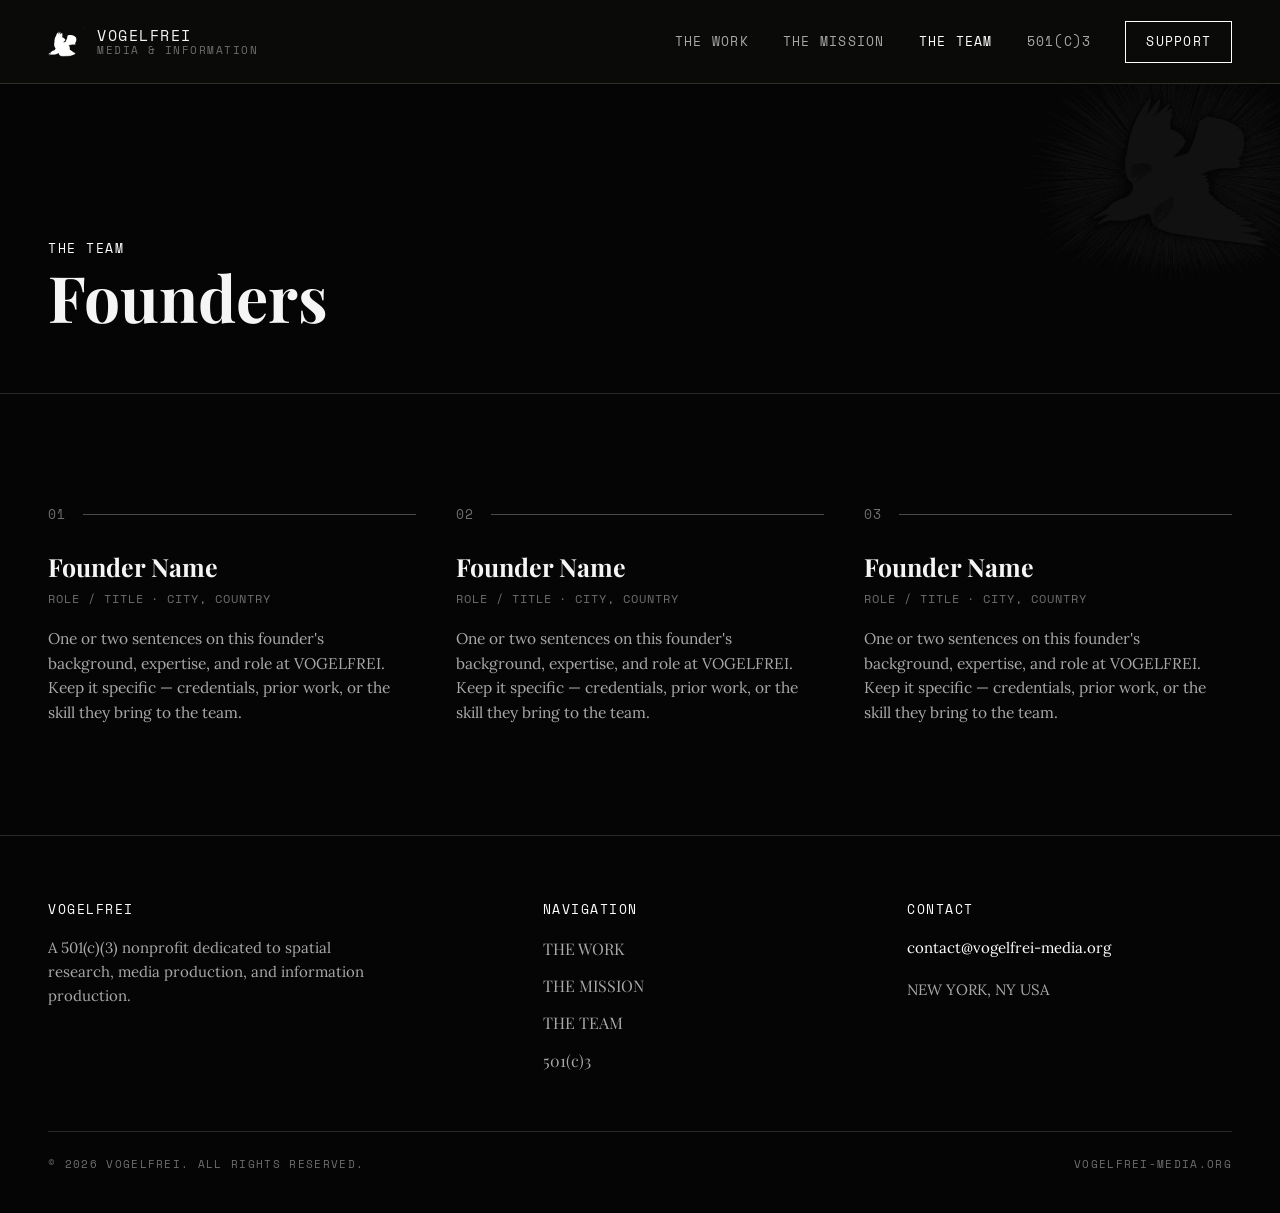
==== founders.html @ e24f5b24 "Add files via upload" ====
<!DOCTYPE html>
<html lang="en">
<head>
<meta charset="UTF-8">
<meta name="viewport" content="width=device-width, initial-scale=1.0">
<title>The Team — VOGELFREI Media &amp; Information</title>
<meta name="description" content="Meet the team behind VOGELFREI.">
<link rel="icon" type="image/png" href="assets/favicon-32.png">
<link rel="preconnect" href="https://fonts.googleapis.com">
<link href="https://fonts.googleapis.com/css2?family=Playfair+Display:ital,wght@0,500;0,700;1,500;1,600&family=Lora:ital,wght@0,400;0,500;1,400&family=Space+Mono:wght@400;700&display=swap" rel="stylesheet">
<link rel="stylesheet" href="styles.css">
</head>
<body>

<header class="site-header">
  <div class="wrap">
    <a href="index.html" class="brand">
      <img src="assets/logo-mark-white.png" alt="VOGELFREI bird mark">
      <span class="brand-text">
        <span class="name">VOGELFREI</span>
        <span class="eyebrow">MEDIA &amp; INFORMATION</span>
      </span>
    </a>
    <nav class="nav-links">
      <a href="what-who-why.html">THE WORK</a>
      <a href="index.html#ongoing-work">THE MISSION</a>
      <a href="founders.html" class="active">THE TEAM</a>
      <a href="nonprofit-status.html">501(c)3</a>
      <a href="nonprofit-status.html#donate" class="nav-cta">Support</a>
    </nav>
    <button class="nav-toggle" aria-label="Open menu" aria-expanded="false">
      <svg viewBox="0 0 24 24" fill="none" stroke="currentColor" stroke-width="2"><line x1="3" y1="6" x2="21" y2="6"/><line x1="3" y1="12" x2="21" y2="12"/><line x1="3" y1="18" x2="21" y2="18"/></svg>
    </button>
  </div>
</header>

<div class="page-header">
  <img class="page-header-watermark" src="assets/logo-etching-transparent.png" alt="">
  <div class="wrap">
    <div>
      <span class="label">THE TEAM</span>
      <h1>Founders</h1>
    </div>
  </div>
</div>

<!-- =========================== FOUNDER CARDS =========================== -->
<!-- EDIT: Each .founder-card below is one person. No photo is used — each
     card leads with a rule + number instead. Just edit the name, role/location,
     and bio paragraph. -->
<section>
  <div class="wrap">
    <div class="founder-grid">

      <div class="founder-card reveal">
        <div class="founder-mark">
          <span class="index">01</span>
          <span class="rule"></span>
        </div>
        <h3>Founder Name</h3>
        <span class="role">ROLE / TITLE &middot; CITY, COUNTRY</span>
        <p class="bio">One or two sentences on this founder's background, expertise, and role at VOGELFREI. Keep it specific — credentials, prior work, or the skill they bring to the team.</p>
      </div>

      <div class="founder-card reveal">
        <div class="founder-mark">
          <span class="index">02</span>
          <span class="rule"></span>
        </div>
        <h3>Founder Name</h3>
        <span class="role">ROLE / TITLE &middot; CITY, COUNTRY</span>
        <p class="bio">One or two sentences on this founder's background, expertise, and role at VOGELFREI. Keep it specific — credentials, prior work, or the skill they bring to the team.</p>
      </div>

      <div class="founder-card reveal">
        <div class="founder-mark">
          <span class="index">03</span>
          <span class="rule"></span>
        </div>
        <h3>Founder Name</h3>
        <span class="role">ROLE / TITLE &middot; CITY, COUNTRY</span>
        <p class="bio">One or two sentences on this founder's background, expertise, and role at VOGELFREI. Keep it specific — credentials, prior work, or the skill they bring to the team.</p>
      </div>

    </div>
  </div>
</section>

<footer class="site-footer">
  <div class="wrap">
    <div class="footer-grid">
      <div>
        <span class="label">VOGELFREI</span>
        <p>A 501(c)(3) nonprofit dedicated to spatial research, media production, and information production.</p>
      </div>
      <div>
        <span class="label">NAVIGATION</span>
        <ul class="footer-links">
          <li><a href="what-who-why.html">THE WORK</a></li>
          <li><a href="index.html#ongoing-work">THE MISSION</a></li>
          <li><a href="founders.html">THE TEAM</a></li>
          <li><a href="nonprofit-status.html">501(c)3</a></li>
        </ul>
      </div>
      <div class="footer-contact">
        <span class="label">CONTACT</span>
        <p><a href="mailto:contact@vogelfrei-media.org">contact@vogelfrei-media.org</a></p>
        <p>NEW YORK, NY USA</p>
      </div>
    </div>
    <div class="footer-bottom">
      <span class="label-muted">&copy; 2026 VOGELFREI. ALL RIGHTS RESERVED.</span>
      <span class="label-muted">VOGELFREI-MEDIA.ORG</span>
    </div>
  </div>
</footer>

<script src="script.js"></script>
</body>
</html>
---- styles.css ----
/* ==========================================================================
   VOGELFREI — Shared Stylesheet
   Edit the CSS custom properties below to change colors/fonts sitewide.
   ========================================================================== */

:root {
  /* ---- Colors (edit these to reskin the whole site) ---- */
  --color-bg: #050505;
  --color-bg-raised: #111111;
  --color-bg-raised-2: #191919;
  --color-text: #f5f5f5;
  --color-text-muted: #a8a8a8;
  --color-text-faint: #6e6e6e;
  --color-accent: #ffffff;
  --color-accent-bright: #ffffff;
  --color-border: rgba(255, 255, 255, 0.14);
  --color-border-strong: rgba(255, 255, 255, 0.28);

  /* ---- Type ---- */
  --font-display: 'Playfair Display', Georgia, 'Times New Roman', serif;
  --font-body: 'Lora', Georgia, serif;
  --font-label: 'Space Mono', 'Courier New', monospace;

  /* ---- Layout ---- */
  --max-width: 1320px;
  --gutter: 48px;
  --nav-height: 84px;
}

@media (max-width: 720px) {
  :root {
    --gutter: 24px;
    --nav-height: 68px;
  }
}

* {
  box-sizing: border-box;
}

html {
  scroll-behavior: smooth;
}

body {
  margin: 0;
  background: var(--color-bg);
  color: var(--color-text);
  font-family: var(--font-body);
  font-size: 17px;
  line-height: 1.6;
  -webkit-font-smoothing: antialiased;
}

img {
  max-width: 100%;
  display: block;
}

a {
  color: inherit;
  text-decoration: none;
}

.wrap {
  max-width: var(--max-width);
  margin: 0 auto;
  padding: 0 var(--gutter);
}

.label {
  font-family: var(--font-label);
  text-transform: uppercase;
  letter-spacing: 0.12em;
  font-size: 12.5px;
  color: var(--color-accent);
}

.label-muted {
  font-family: var(--font-label);
  text-transform: uppercase;
  letter-spacing: 0.12em;
  font-size: 12px;
  color: var(--color-text-faint);
}

h1, h2, h3, h4 {
  font-family: var(--font-display);
  font-weight: 700;
  line-height: 1.12;
  margin: 0;
  color: var(--color-text);
}

p {
  margin: 0 0 1.2em 0;
  color: var(--color-text-muted);
}

p:last-child {
  margin-bottom: 0;
}

em, i {
  color: var(--color-accent-bright);
  font-style: italic;
}

/* ---- Focus states (accessibility) ---- */
a:focus-visible,
button:focus-visible {
  outline: 2px solid var(--color-accent-bright);
  outline-offset: 3px;
}

@media (prefers-reduced-motion: reduce) {
  html {
    scroll-behavior: auto;
  }
  * {
    animation-duration: 0.001ms !important;
    transition-duration: 0.001ms !important;
  }
}

/* ==========================================================================
   NAVIGATION
   ========================================================================== */

.site-header {
  position: sticky;
  top: 0;
  z-index: 100;
  height: var(--nav-height);
  display: flex;
  align-items: center;
  background: rgba(12, 12, 10, 0.86);
  backdrop-filter: blur(10px);
  border-bottom: 1px solid var(--color-border);
}

.site-header .wrap {
  width: 100%;
  display: flex;
  align-items: center;
  justify-content: space-between;
  gap: 24px;
}

.brand {
  display: flex;
  align-items: center;
  gap: 12px;
}

.brand img {
  height: 30px;
  width: auto;
}

.brand-text {
  font-family: var(--font-label);
  line-height: 1.25;
}

.brand-text .eyebrow {
  display: block;
  font-size: 10.5px;
  letter-spacing: 0.14em;
  color: var(--color-text-faint);
}

.brand-text .name {
  display: block;
  font-size: 15px;
  letter-spacing: 0.1em;
  color: var(--color-text);
}

.nav-links {
  display: flex;
  align-items: center;
  gap: 34px;
}

.nav-links a {
  font-family: var(--font-label);
  font-size: 12.5px;
  letter-spacing: 0.1em;
  text-transform: uppercase;
  color: var(--color-text-muted);
  transition: color 0.2s ease;
  white-space: nowrap;
}

.nav-links a:hover,
.nav-links a.active {
  color: var(--color-accent-bright);
}

.nav-cta {
  border: 1px solid var(--color-accent);
  padding: 10px 20px;
  font-family: var(--font-label);
  font-size: 12px;
  letter-spacing: 0.1em;
  text-transform: uppercase;
  color: var(--color-accent-bright) !important;
  transition: background 0.2s ease, color 0.2s ease;
}

.nav-cta:hover {
  background: var(--color-accent);
  color: var(--color-bg) !important;
}

.nav-toggle {
  display: none;
  background: none;
  border: 1px solid var(--color-border-strong);
  width: 40px;
  height: 40px;
  align-items: center;
  justify-content: center;
  cursor: pointer;
  color: var(--color-text);
}

.nav-toggle svg {
  width: 18px;
  height: 18px;
}

@media (max-width: 900px) {
  .nav-links {
    position: fixed;
    top: var(--nav-height);
    left: 0;
    right: 0;
    bottom: 0;
    background: var(--color-bg);
    flex-direction: column;
    justify-content: flex-start;
    align-items: flex-start;
    padding: 40px var(--gutter);
    gap: 28px;
    transform: translateX(100%);
    transition: transform 0.3s ease;
    overflow-y: auto;
  }

  .nav-links.open {
    transform: translateX(0);
  }

  .nav-links a {
    font-size: 16px;
  }

  .nav-toggle {
    display: flex;
  }
}

/* ==========================================================================
   HERO
   ========================================================================== */

.hero {
  position: relative;
  min-height: 88vh;
  display: flex;
  align-items: center;
  overflow: hidden;
  border-bottom: 1px solid var(--color-border);
}

/* PLACEHOLDER BACKGROUND — swap for a real photo by replacing the
   background-image below with url('assets/your-photo.jpg') */
.hero-bg {
  position: absolute;
  inset: 0;
  background:
    radial-gradient(ellipse at 30% 20%, rgba(184, 153, 104, 0.16), transparent 55%),
    linear-gradient(160deg, #17170f 0%, #0c0c0a 60%);
  z-index: 0;
}

.hero-bg::after {
  content: '';
  position: absolute;
  inset: 0;
  background-image: repeating-linear-gradient(
    115deg,
    rgba(243, 234, 217, 0.025) 0px,
    rgba(243, 234, 217, 0.025) 1px,
    transparent 1px,
    transparent 6px
  );
  opacity: 0.5;
}

.hero-watermark {
  position: absolute;
  right: -6%;
  top: 50%;
  transform: translateY(-50%);
  width: 46vw;
  max-width: 620px;
  opacity: 0.07;
  z-index: 0;
  pointer-events: none;
}

.hero-content {
  position: relative;
  z-index: 1;
  padding: 140px 0 100px;
  text-align: center;
  width: 100%;
}

.hero-content .label {
  display: block;
  margin-bottom: 26px;
}

.hero-content h1 {
  font-size: clamp(48px, 8vw, 104px);
  letter-spacing: -0.01em;
}

.hero-content h1 .sub {
  display: block;
  font-family: var(--font-display);
  font-style: italic;
  font-weight: 500;
  color: var(--color-accent);
}

.hero-rule {
  width: 64px;
  height: 1px;
  background: var(--color-accent);
  margin: 36px auto;
}

.hero-content .dek {
  max-width: 640px;
  margin: 0 auto;
  font-size: 19px;
  color: var(--color-text-muted);
}

.hero-scroll {
  position: absolute;
  bottom: 28px;
  left: 50%;
  transform: translateX(-50%);
  text-align: center;
  z-index: 1;
}

.hero-scroll .label-muted {
  display: block;
  margin-bottom: 10px;
}

.hero-scroll svg {
  width: 14px;
  height: 14px;
  color: var(--color-accent);
  animation: bob 2.2s ease-in-out infinite;
}

@keyframes bob {
  0%, 100% { transform: translateY(0); }
  50% { transform: translateY(6px); }
}

/* ==========================================================================
   SECTIONS / GENERIC
   ========================================================================== */

section {
  padding: 110px 0;
}

@media (max-width: 720px) {
  section {
    padding: 72px 0;
  }
}

.section-head {
  margin-bottom: 56px;
}

.section-head .label {
  display: block;
  margin-bottom: 18px;
}

.section-head h2 {
  font-size: clamp(32px, 4.4vw, 48px);
  max-width: 760px;
}

.divider {
  border: none;
  border-top: 1px solid var(--color-border);
  margin: 0;
}

/* ---- Featured / ongoing work ---- */

.feature-grid {
  display: grid;
  grid-template-columns: 1.1fr 1fr;
  gap: 64px;
  align-items: stretch;
}

@media (max-width: 900px) {
  .feature-grid {
    grid-template-columns: 1fr;
    gap: 36px;
  }
}

/* PLACEHOLDER IMAGE — swap .feature-image's background-image / add an <img> */
.feature-image {
  position: relative;
  min-height: 480px;
  background:
    radial-gradient(circle at 70% 20%, rgba(184, 153, 104, 0.22), transparent 60%),
    linear-gradient(200deg, #211f18 0%, #0c0c0a 70%);
  border: 1px solid var(--color-border);
  display: flex;
  align-items: flex-end;
  padding: 32px;
  overflow: hidden;
}

.feature-image .placeholder-note {
  position: absolute;
  top: 20px;
  right: 20px;
  font-family: var(--font-label);
  font-size: 10.5px;
  letter-spacing: 0.08em;
  color: var(--color-text-faint);
  border: 1px dashed var(--color-border-strong);
  padding: 5px 10px;
  text-transform: uppercase;
}

.feature-image-tag {
  position: relative;
  z-index: 1;
}

.feature-image-tag .label-muted {
  display: block;
  margin-bottom: 6px;
}

.feature-image-tag h3 {
  font-size: 30px;
}

.feature-copy .label {
  display: block;
  margin-bottom: 20px;
}

.feature-copy h3 {
  font-size: clamp(28px, 3.6vw, 40px);
  margin-bottom: 24px;
}

.feature-copy p + p {
  margin-top: 18px;
}

.text-link {
  display: inline-flex;
  align-items: center;
  gap: 8px;
  font-family: var(--font-label);
  font-size: 12.5px;
  letter-spacing: 0.1em;
  text-transform: uppercase;
  color: var(--color-accent);
  margin-top: 36px;
  border-bottom: 1px solid transparent;
  transition: border-color 0.2s ease, gap 0.2s ease;
}

.text-link:hover {
  border-color: var(--color-accent);
  gap: 12px;
}

.text-link svg {
  width: 14px;
  height: 14px;
}

/* ---- Page header (for interior pages) ---- */

.page-header {
  padding: 150px 0 60px;
  border-bottom: 1px solid var(--color-border);
  position: relative;
  overflow: hidden;
}

.page-header .wrap {
  display: flex;
  justify-content: space-between;
  align-items: flex-end;
  gap: 32px;
  flex-wrap: wrap;
}

.page-header h1 {
  font-size: clamp(40px, 6vw, 64px);
}

.page-header-watermark {
  position: absolute;
  right: -4%;
  top: -10%;
  width: 320px;
  opacity: 0.05;
  z-index: 0;
}

/* ---- Cards (founders) ---- */

.founder-grid {
  display: grid;
  grid-template-columns: repeat(3, 1fr);
  gap: 40px;
}

@media (max-width: 900px) {
  .founder-grid {
    grid-template-columns: 1fr;
  }
}

.founder-card {
  display: flex;
  flex-direction: column;
}

/* No portrait — each card leads with a rule + index number instead of a photo */
.founder-mark {
  display: flex;
  align-items: center;
  gap: 16px;
  margin-bottom: 28px;
}

.founder-mark .index {
  font-family: var(--font-label);
  font-size: 13px;
  letter-spacing: 0.1em;
  color: var(--color-text-faint);
}

.founder-mark .rule {
  flex: 1;
  height: 1px;
  background: var(--color-border-strong);
}

.founder-card h3 {
  font-size: 25px;
  margin-bottom: 8px;
}

.founder-card .role {
  font-family: var(--font-label);
  font-size: 12px;
  letter-spacing: 0.08em;
  text-transform: uppercase;
  color: var(--color-text-faint);
  margin-bottom: 18px;
  display: block;
}

.founder-card .bio {
  font-size: 15.5px;
}

/* ---- Two-column text block ---- */

.split {
  display: grid;
  grid-template-columns: 0.8fr 1.2fr;
  gap: 64px;
}

@media (max-width: 900px) {
  .split {
    grid-template-columns: 1fr;
    gap: 32px;
  }
}

.split .label {
  display: block;
  margin-bottom: 18px;
}

.split h2 {
  font-size: clamp(28px, 3.6vw, 38px);
}

.prose p {
  font-size: 17.5px;
}

.prose p + p {
  margin-top: 20px;
}

/* ---- Stat / info strip ---- */

.info-strip {
  display: grid;
  grid-template-columns: repeat(4, 1fr);
  border-top: 1px solid var(--color-border);
  border-bottom: 1px solid var(--color-border);
}

@media (max-width: 720px) {
  .info-strip {
    grid-template-columns: repeat(2, 1fr);
  }
}

.info-cell {
  padding: 36px 28px;
  border-right: 1px solid var(--color-border);
}

.info-cell:last-child {
  border-right: none;
}

.info-cell .label-muted {
  display: block;
  margin-bottom: 10px;
}

.info-cell .value {
  font-family: var(--font-display);
  font-size: 22px;
}

/* ---- Document panel (501c3) ---- */

.doc-panel {
  border: 1px solid var(--color-border);
  background: var(--color-bg-raised);
  padding: 44px;
}

@media (max-width: 720px) {
  .doc-panel {
    padding: 28px;
  }
}

.doc-row {
  display: flex;
  justify-content: space-between;
  align-items: baseline;
  gap: 20px;
  padding: 18px 0;
  border-bottom: 1px solid var(--color-border);
}

.doc-row:last-child {
  border-bottom: none;
}

.doc-row .doc-label {
  font-family: var(--font-label);
  font-size: 12.5px;
  letter-spacing: 0.1em;
  text-transform: uppercase;
  color: var(--color-text-faint);
}

.doc-row .doc-value {
  font-family: var(--font-display);
  font-size: 19px;
  text-align: right;
  color: var(--color-text);
}

/* ---- Buttons ---- */

.btn {
  display: inline-block;
  font-family: var(--font-label);
  font-size: 12.5px;
  letter-spacing: 0.1em;
  text-transform: uppercase;
  padding: 18px 34px;
  border: 1px solid transparent;
  transition: all 0.2s ease;
  cursor: pointer;
}

.btn-solid {
  background: var(--color-accent);
  color: var(--color-bg);
  border-color: var(--color-accent);
}

.btn-solid:hover {
  background: var(--color-accent-bright);
  border-color: var(--color-accent-bright);
}

.btn-outline {
  background: transparent;
  color: var(--color-accent-bright);
  border-color: var(--color-accent);
}

.btn-outline:hover {
  background: var(--color-accent);
  color: var(--color-bg);
}

.btn-row {
  display: flex;
  gap: 18px;
  flex-wrap: wrap;
}

/* ---- CTA / donate section ---- */

.cta-section {
  text-align: center;
  position: relative;
  overflow: hidden;
}

.cta-section h2 {
  font-size: clamp(36px, 5.6vw, 60px);
  max-width: 900px;
  margin: 0 auto 28px;
}

.cta-section .dek {
  max-width: 620px;
  margin: 0 auto 44px;
  font-size: 17.5px;
}

.cta-section .btn-row {
  justify-content: center;
}

/* ==========================================================================
   FOOTER
   ========================================================================== */

.site-footer {
  border-top: 1px solid var(--color-border);
  padding: 64px 0 40px;
}

.footer-grid {
  display: grid;
  grid-template-columns: 1.4fr 1fr 1fr;
  gap: 40px;
}

@media (max-width: 720px) {
  .footer-grid {
    grid-template-columns: 1fr;
    gap: 32px;
  }
}

.footer-grid .label {
  display: block;
  margin-bottom: 16px;
}

.footer-grid p {
  font-size: 15px;
  max-width: 340px;
}

.footer-links {
  list-style: none;
  padding: 0;
  margin: 0;
  display: flex;
  flex-direction: column;
  gap: 10px;
}

.footer-links a {
  font-family: var(--font-display);
  font-size: 16px;
  color: var(--color-text-muted);
  transition: color 0.2s ease;
}

.footer-links a:hover {
  color: var(--color-accent-bright);
}

.footer-contact p {
  font-size: 15px;
}

.footer-contact a {
  color: var(--color-accent-bright);
}

.footer-bottom {
  margin-top: 56px;
  padding-top: 24px;
  border-top: 1px solid var(--color-border);
  display: flex;
  justify-content: space-between;
  align-items: center;
  flex-wrap: wrap;
  gap: 12px;
}

.footer-bottom .label-muted {
  font-size: 11px;
}

/* ---- Reveal-on-scroll ---- */

.reveal {
  opacity: 0;
  transform: translateY(18px);
  transition: opacity 0.7s ease, transform 0.7s ease;
}

.reveal.is-visible {
  opacity: 1;
  transform: translateY(0);
}
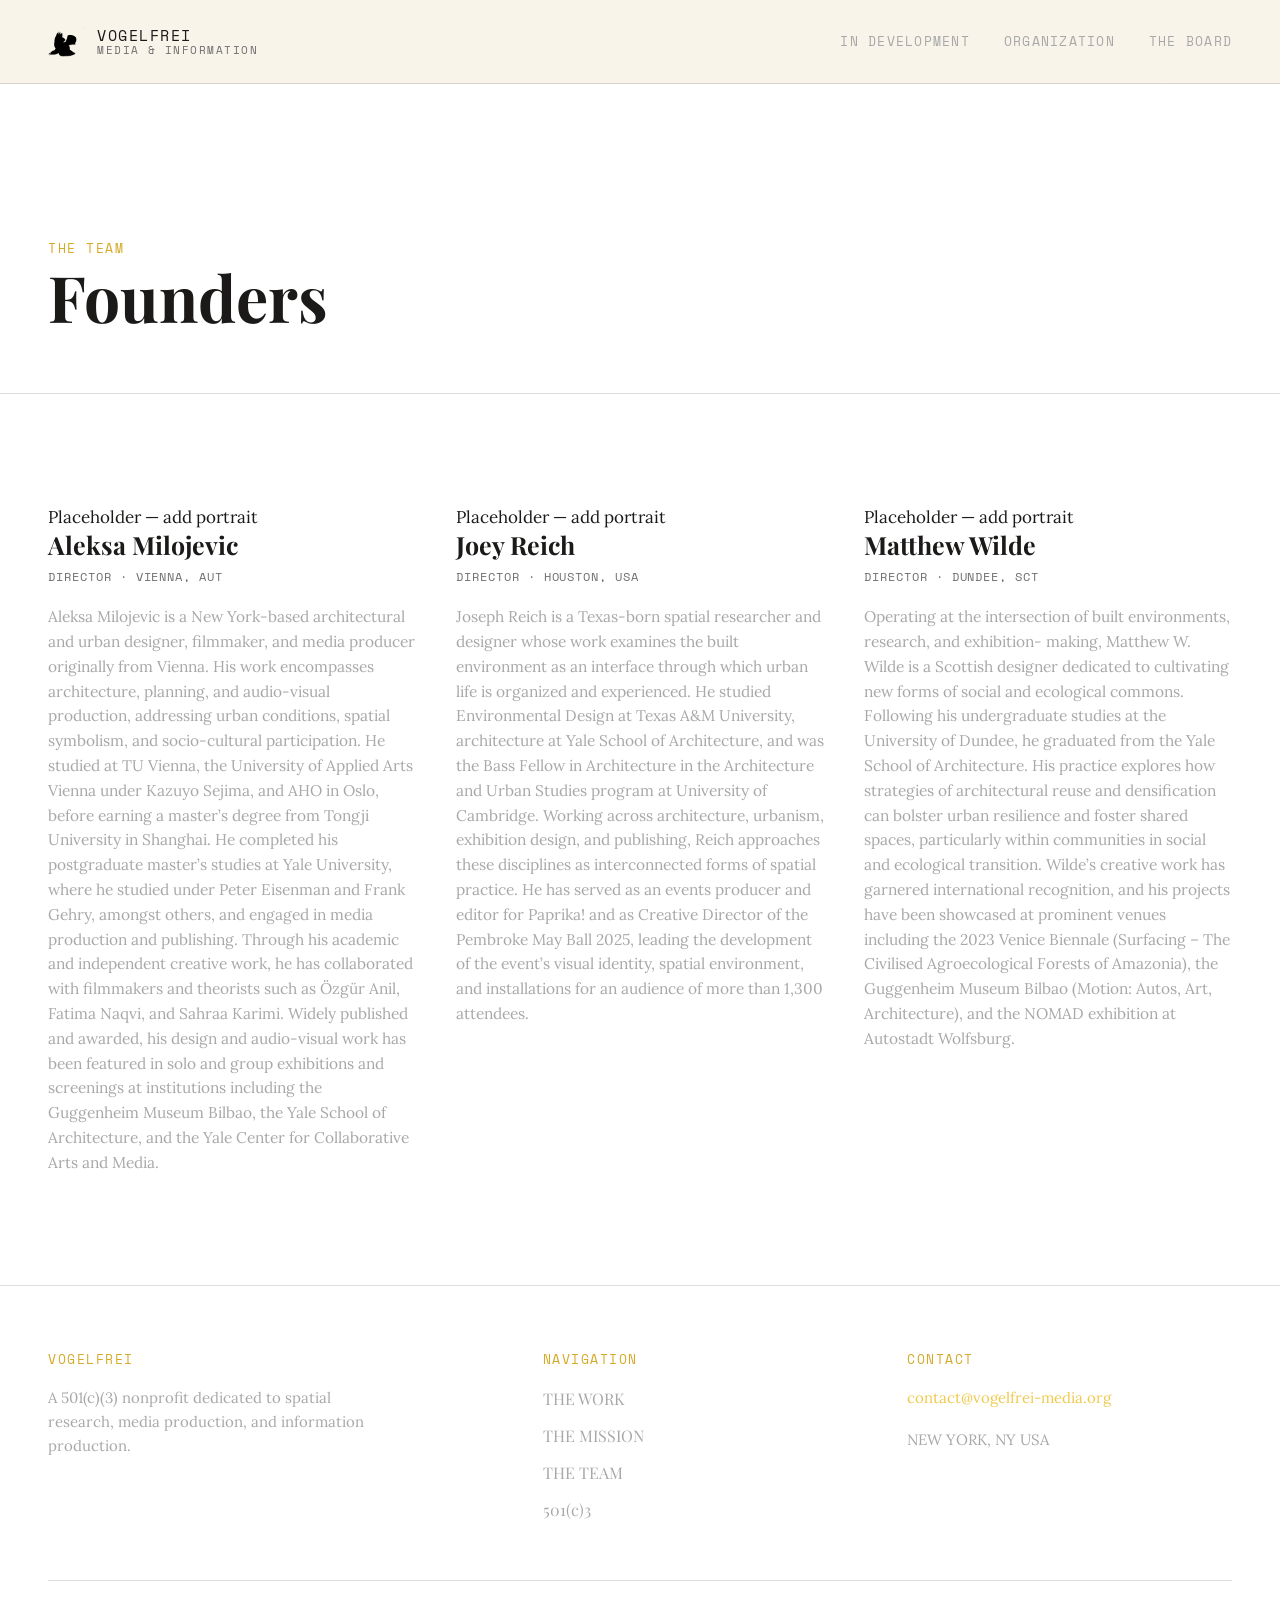
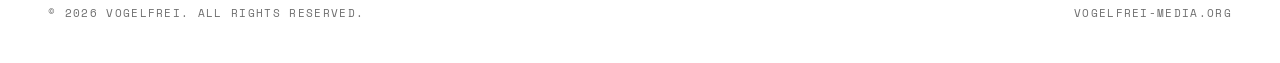
==== commit 21f4117d: "Update founders.html BOARD" ====
--- a/founders.html
+++ b/founders.html
@@ -15,21 +15,19 @@
 <header class="site-header">
   <div class="wrap">
     <a href="index.html" class="brand">
-      <img src="assets/logo-mark-white.png" alt="VOGELFREI bird mark">
+      <img src="assets/logo-mark-black.png" alt="VOGELFREI bird mark">
       <span class="brand-text">
         <span class="name">VOGELFREI</span>
         <span class="eyebrow">MEDIA &amp; INFORMATION</span>
       </span>
     </a>
     <nav class="nav-links">
-      <a href="what-who-why.html">THE WORK</a>
-      <a href="index.html#ongoing-work">THE MISSION</a>
-      <a href="founders.html" class="active">THE TEAM</a>
-      <a href="nonprofit-status.html">501(c)3</a>
-      <a href="nonprofit-status.html#donate" class="nav-cta">Support</a>
+      <a href="index.html#ongoing-work">IN DEVELOPMENT</a>
+      <a href="what-who-why.html">ORGANIZATION</a>
+      <a href="founders.html">THE BOARD</a>
     </nav>
     <button class="nav-toggle" aria-label="Open menu" aria-expanded="false">
-      <svg viewBox="0 0 24 24" fill="none" stroke="currentColor" stroke-width="2"><line x1="3" y1="6" x2="21" y2="6"/><line x1="3" y1="12" x2="21" y2="12"/><line x1="3" y1="18" x2="21" y2="18"/></svg>
+      <svg viewBox="0 0 24 24" fill="none" stroke="currentColor" stroke-width="0 0 24 24" fill="none" stroke="currentColor" stroke-width="2"><line x1="3" y1="6" x2="21" y2="6"/><line x1="3" y1="12" x2="21" y2="12"/><line x1="3" y1="18" x2="21" y2="18"/></svg>
     </button>
   </div>
 </header>
@@ -53,33 +51,33 @@
     <div class="founder-grid">
 
       <div class="founder-card reveal">
-        <div class="founder-mark">
-          <span class="index">01</span>
-          <span class="rule"></span>
+        <div class="founder-photo">
+          <span class="placeholder-note">Placeholder — add portrait</span>
         </div>
-        <h3>Founder Name</h3>
-        <span class="role">ROLE / TITLE &middot; CITY, COUNTRY</span>
-        <p class="bio">One or two sentences on this founder's background, expertise, and role at VOGELFREI. Keep it specific — credentials, prior work, or the skill they bring to the team.</p>
+        <h3>Aleksa Milojevic</h3>
+        <span class="role">Director &middot; Vienna, AUT</span>
+        <p class="bio">Aleksa Milojevic is a New York-based architectural and urban designer, filmmaker, and media producer originally from Vienna. His work encompasses architecture, planning, and audio-visual production, addressing urban conditions, spatial symbolism, and socio-cultural participation. He studied at TU Vienna, the University of Applied Arts Vienna under Kazuyo Sejima, and AHO in Oslo, before earning a master’s degree from Tongji University in Shanghai. He completed his postgraduate master’s studies at Yale University, where he studied under Peter Eisenman and Frank Gehry, amongst others, and engaged in media production and publishing. Through his academic and independent creative work, he has collaborated with filmmakers and theorists such as Özgür Anil, Fatima Naqvi, and Sahraa Karimi. Widely published and awarded, his design and audio-visual work has been featured in solo and group exhibitions and screenings at institutions including the Guggenheim Museum Bilbao, the Yale School of Architecture, and the Yale Center for Collaborative Arts and Media.</p>
       </div>
 
       <div class="founder-card reveal">
-        <div class="founder-mark">
-          <span class="index">02</span>
-          <span class="rule"></span>
+        <div class="founder-photo">
+          <span class="placeholder-note">Placeholder — add portrait</span>
         </div>
-        <h3>Founder Name</h3>
-        <span class="role">ROLE / TITLE &middot; CITY, COUNTRY</span>
-        <p class="bio">One or two sentences on this founder's background, expertise, and role at VOGELFREI. Keep it specific — credentials, prior work, or the skill they bring to the team.</p>
+        <h3>Joey Reich</h3>
+        <span class="role">Director &middot; Houston, USA</span>
+        <p class="bio">Joseph Reich is a Texas-born spatial researcher and designer whose work examines the built environment as an interface through which urban life is organized and experienced. He studied Environmental Design at Texas A&M University,
+architecture at Yale School of Architecture, and was the Bass Fellow in Architecture in the Architecture and Urban Studies program at University of Cambridge. Working across architecture, urbanism, exhibition design, and publishing, Reich approaches these disciplines as interconnected forms of spatial practice. He has
+served as an events producer and editor for Paprika! and as Creative Director of the Pembroke May Ball 2025, leading the development of the event’s visual identity, spatial environment, and installations for an audience of more than 1,300 attendees.</p>
       </div>
 
       <div class="founder-card reveal">
-        <div class="founder-mark">
-          <span class="index">03</span>
-          <span class="rule"></span>
+        <div class="founder-photo">
+          <span class="placeholder-note">Placeholder — add portrait</span>
         </div>
-        <h3>Founder Name</h3>
-        <span class="role">ROLE / TITLE &middot; CITY, COUNTRY</span>
-        <p class="bio">One or two sentences on this founder's background, expertise, and role at VOGELFREI. Keep it specific — credentials, prior work, or the skill they bring to the team.</p>
+        <h3>Matthew Wilde</h3>
+        <span class="role">Director &middot; Dundee, SCT</span>
+        <p class="bio">Operating at the intersection of built environments, research, and exhibition- making, Matthew W. Wilde is a Scottish designer dedicated to cultivating new forms of social and ecological commons. Following his undergraduate studies at the University of Dundee, he graduated from the Yale School of Architecture. His practice explores how strategies of architectural reuse and densification can
+bolster urban resilience and foster shared spaces, particularly within communities in social and ecological transition. Wilde’s creative work has garnered international recognition, and his projects have been showcased at prominent venues including the 2023 Venice Biennale (Surfacing – The Civilised Agroecological Forests of Amazonia), the Guggenheim Museum Bilbao (Motion: Autos, Art, Architecture), and the NOMAD exhibition at Autostadt Wolfsburg.</p>
       </div>
 
     </div>
--- a/styles.css
+++ b/styles.css
@@ -5,16 +5,16 @@
 
 :root {
   /* ---- Colors (edit these to reskin the whole site) ---- */
-  --color-bg: #050505;
-  --color-bg-raised: #111111;
-  --color-bg-raised-2: #191919;
-  --color-text: #f5f5f5;
+  --color-bg: #ffffff;
+  --color-bg-raised: #f7f3e8;
+  --color-bg-raised-2: #ead8a8;
+  --color-text: #1b1a18;
   --color-text-muted: #a8a8a8;
   --color-text-faint: #6e6e6e;
-  --color-accent: #ffffff;
-  --color-accent-bright: #ffffff;
-  --color-border: rgba(255, 255, 255, 0.14);
-  --color-border-strong: rgba(255, 255, 255, 0.28);
+  --color-accent: #d6a928;
+  --color-accent-bright: #efc94c;
+  --color-border: rgba(27, 26, 24, 0.14);
+  --color-border-strong: rgba(27, 26, 24, 0.28);
 
   /* ---- Type ---- */
   --font-display: 'Playfair Display', Georgia, 'Times New Roman', serif;
@@ -134,7 +134,7 @@
   height: var(--nav-height);
   display: flex;
   align-items: center;
-  background: rgba(12, 12, 10, 0.86);
+  background: rgba(247, 243, 232, 0.88);
   backdrop-filter: blur(10px);
   border-bottom: 1px solid var(--color-border);
 }
@@ -232,29 +232,48 @@
 }
 
 @media (max-width: 900px) {
+  .site-header {
+    height: auto;
+    min-height: var(--nav-height);
+  }
+
+  .site-header .wrap {
+    flex-wrap: wrap;
+    padding-top: 14px;
+    padding-bottom: 14px;
+  }
+
   .nav-links {
-    position: fixed;
-    top: var(--nav-height);
+    position: absolute;
+    top: 100%;
     left: 0;
     right: 0;
-    bottom: 0;
     background: var(--color-bg);
+    border-top: 1px solid var(--color-border);
     flex-direction: column;
-    justify-content: flex-start;
-    align-items: flex-start;
-    padding: 40px var(--gutter);
-    gap: 28px;
-    transform: translateX(100%);
-    transition: transform 0.3s ease;
+    align-items: stretch;
+    gap: 0;
+    max-height: 0;
+    overflow: hidden;
+    transition: max-height 0.3s ease;
+  }
+
+  .nav-links.open {
+    max-height: 80vh;
     overflow-y: auto;
-  }
-
-  .nav-links.open {
-    transform: translateX(0);
   }
 
   .nav-links a {
     font-size: 16px;
+    padding: 18px var(--gutter);
+    border-bottom: 1px solid var(--color-border);
+    width: 100%;
+  }
+
+  .nav-cta {
+    margin: 16px var(--gutter);
+    width: calc(100% - 2 * var(--gutter));
+    text-align: center;
   }
 
   .nav-toggle {
@@ -280,9 +299,7 @@
 .hero-bg {
   position: absolute;
   inset: 0;
-  background:
-    radial-gradient(ellipse at 30% 20%, rgba(184, 153, 104, 0.16), transparent 55%),
-    linear-gradient(160deg, #17170f 0%, #0c0c0a 60%);
+  background: #ffffff;
   z-index: 0;
 }
 
@@ -292,12 +309,12 @@
   inset: 0;
   background-image: repeating-linear-gradient(
     115deg,
-    rgba(243, 234, 217, 0.025) 0px,
-    rgba(243, 234, 217, 0.025) 1px,
+    rgba(27, 26, 24, 0.025) 0px,
+    rgba(27, 26, 24, 0.025) 1px,
     transparent 1px,
     transparent 6px
   );
-  opacity: 0.5;
+  opacity: 0.6;
 }
 
 .hero-watermark {
@@ -332,10 +349,14 @@
 
 .hero-content h1 .sub {
   display: block;
-  font-family: var(--font-display);
-  font-style: italic;
-  font-weight: 500;
-  color: var(--color-accent);
+  font-family: var(--font-label);
+  font-style: normal;
+  font-weight: 400;
+  font-size: 0.22em;
+  letter-spacing: 0.16em;
+  text-transform: uppercase;
+  color: var(--color-text-faint);
+  margin-top: 18px;
 }
 
 .hero-rule {
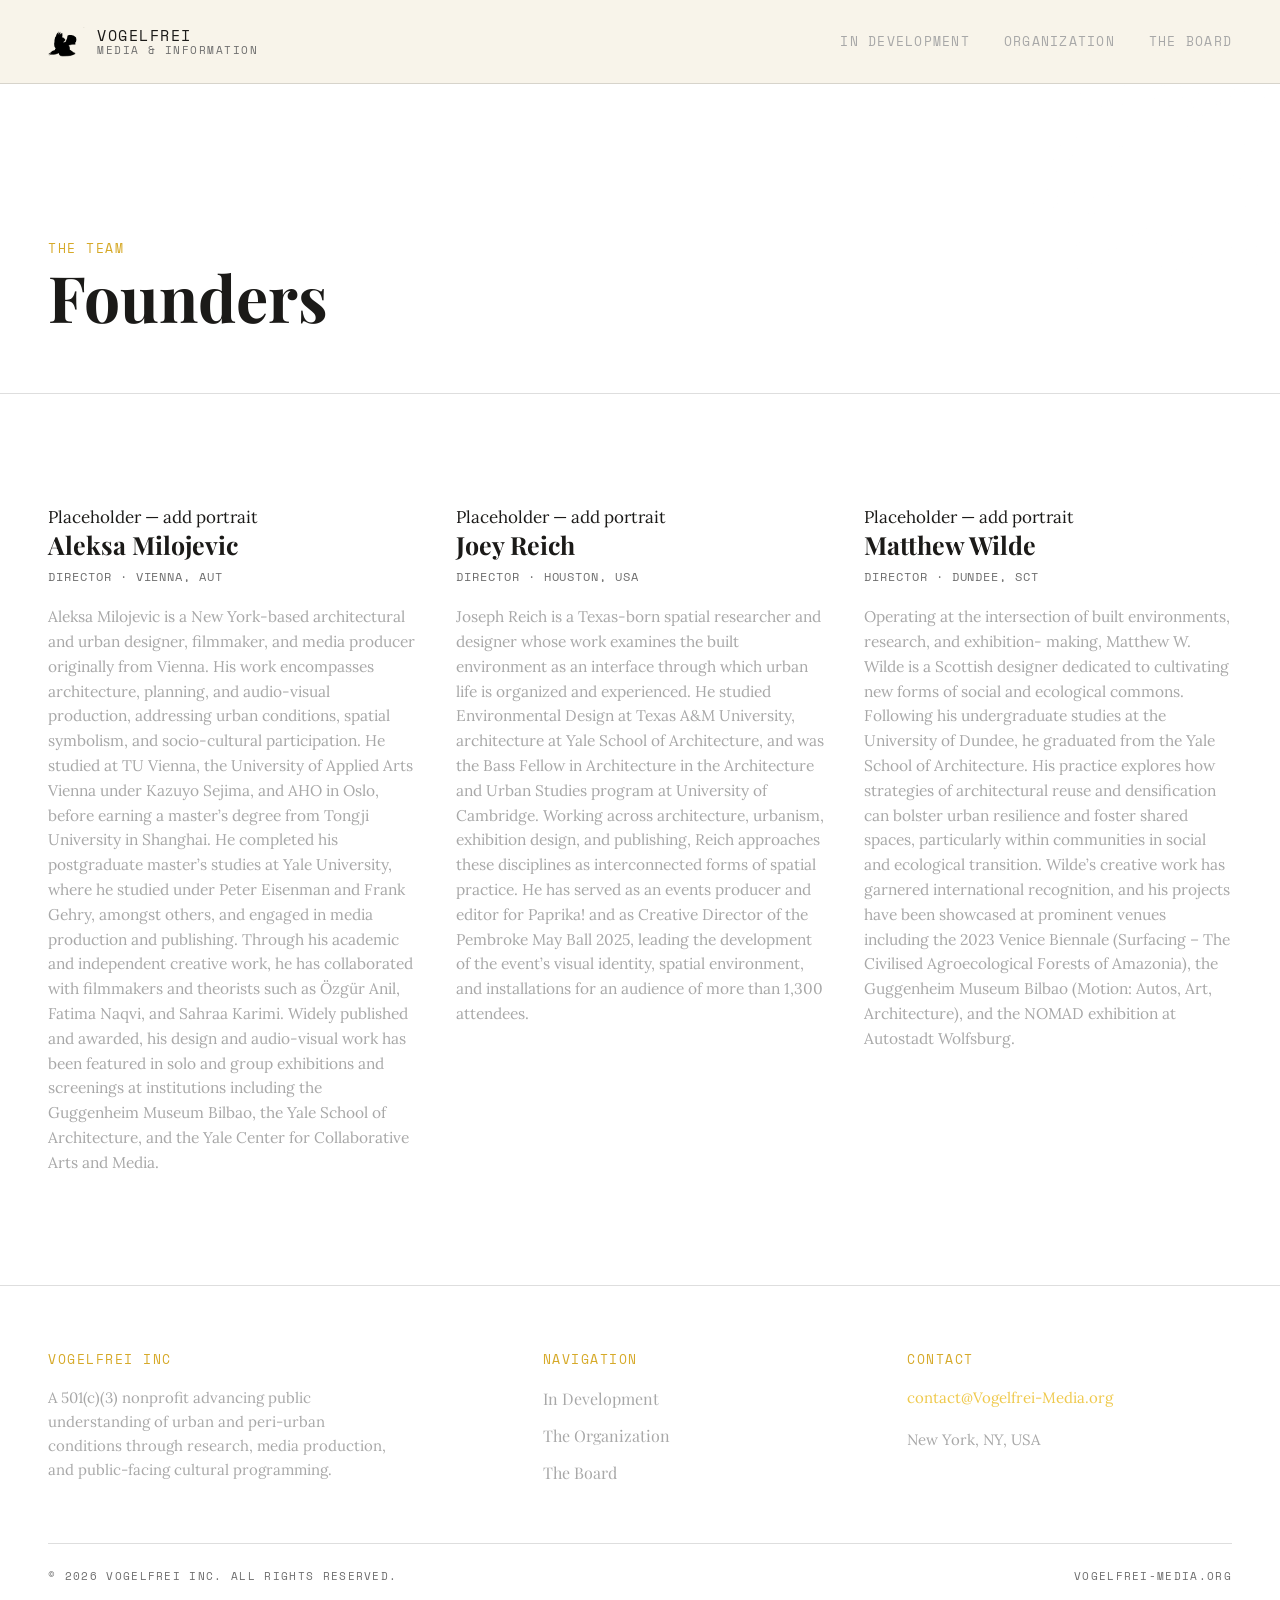
==== commit 0a8df26d: "Update founders.html BOARD 3" ====
--- a/founders.html
+++ b/founders.html
@@ -88,27 +88,27 @@
   <div class="wrap">
     <div class="footer-grid">
       <div>
-        <span class="label">VOGELFREI</span>
-        <p>A 501(c)(3) nonprofit dedicated to spatial research, media production, and information production.</p>
+        <span class="label">VOGELFREI INC</span>
+        <p>A 501(c)(3) nonprofit advancing public understanding of urban and peri-urban conditions through research, media production, and public-facing cultural programming.</p>
       </div>
       <div>
         <span class="label">NAVIGATION</span>
         <ul class="footer-links">
-          <li><a href="what-who-why.html">THE WORK</a></li>
-          <li><a href="index.html#ongoing-work">THE MISSION</a></li>
-          <li><a href="founders.html">THE TEAM</a></li>
-          <li><a href="nonprofit-status.html">501(c)3</a></li>
+          <li><a href="index.html#ongoing-work">In Development</a></li>
+          <li><a href="what-who-why.html">The Organization</a></li>
+          <li><a href="founders.html">The Board</a></li>
         </ul>
       </div>
       <div class="footer-contact">
         <span class="label">CONTACT</span>
-        <p><a href="mailto:contact@vogelfrei-media.org">contact@vogelfrei-media.org</a></p>
-        <p>NEW YORK, NY USA</p>
+        <!-- EDIT: contact email and locations -->
+        <p><a href="mailto:contact@Vogelfrei-Media.org">contact@Vogelfrei-Media.org</a></p>
+        <p>New York, NY, USA</p>
       </div>
     </div>
     <div class="footer-bottom">
-      <span class="label-muted">&copy; 2026 VOGELFREI. ALL RIGHTS RESERVED.</span>
-      <span class="label-muted">VOGELFREI-MEDIA.ORG</span>
+      <span class="label-muted">&copy; 2026 VOGELFREI INC. ALL RIGHTS RESERVED.</span>
+      <span class="label-muted">Vogelfrei-Media.org</span>
     </div>
   </div>
 </footer>
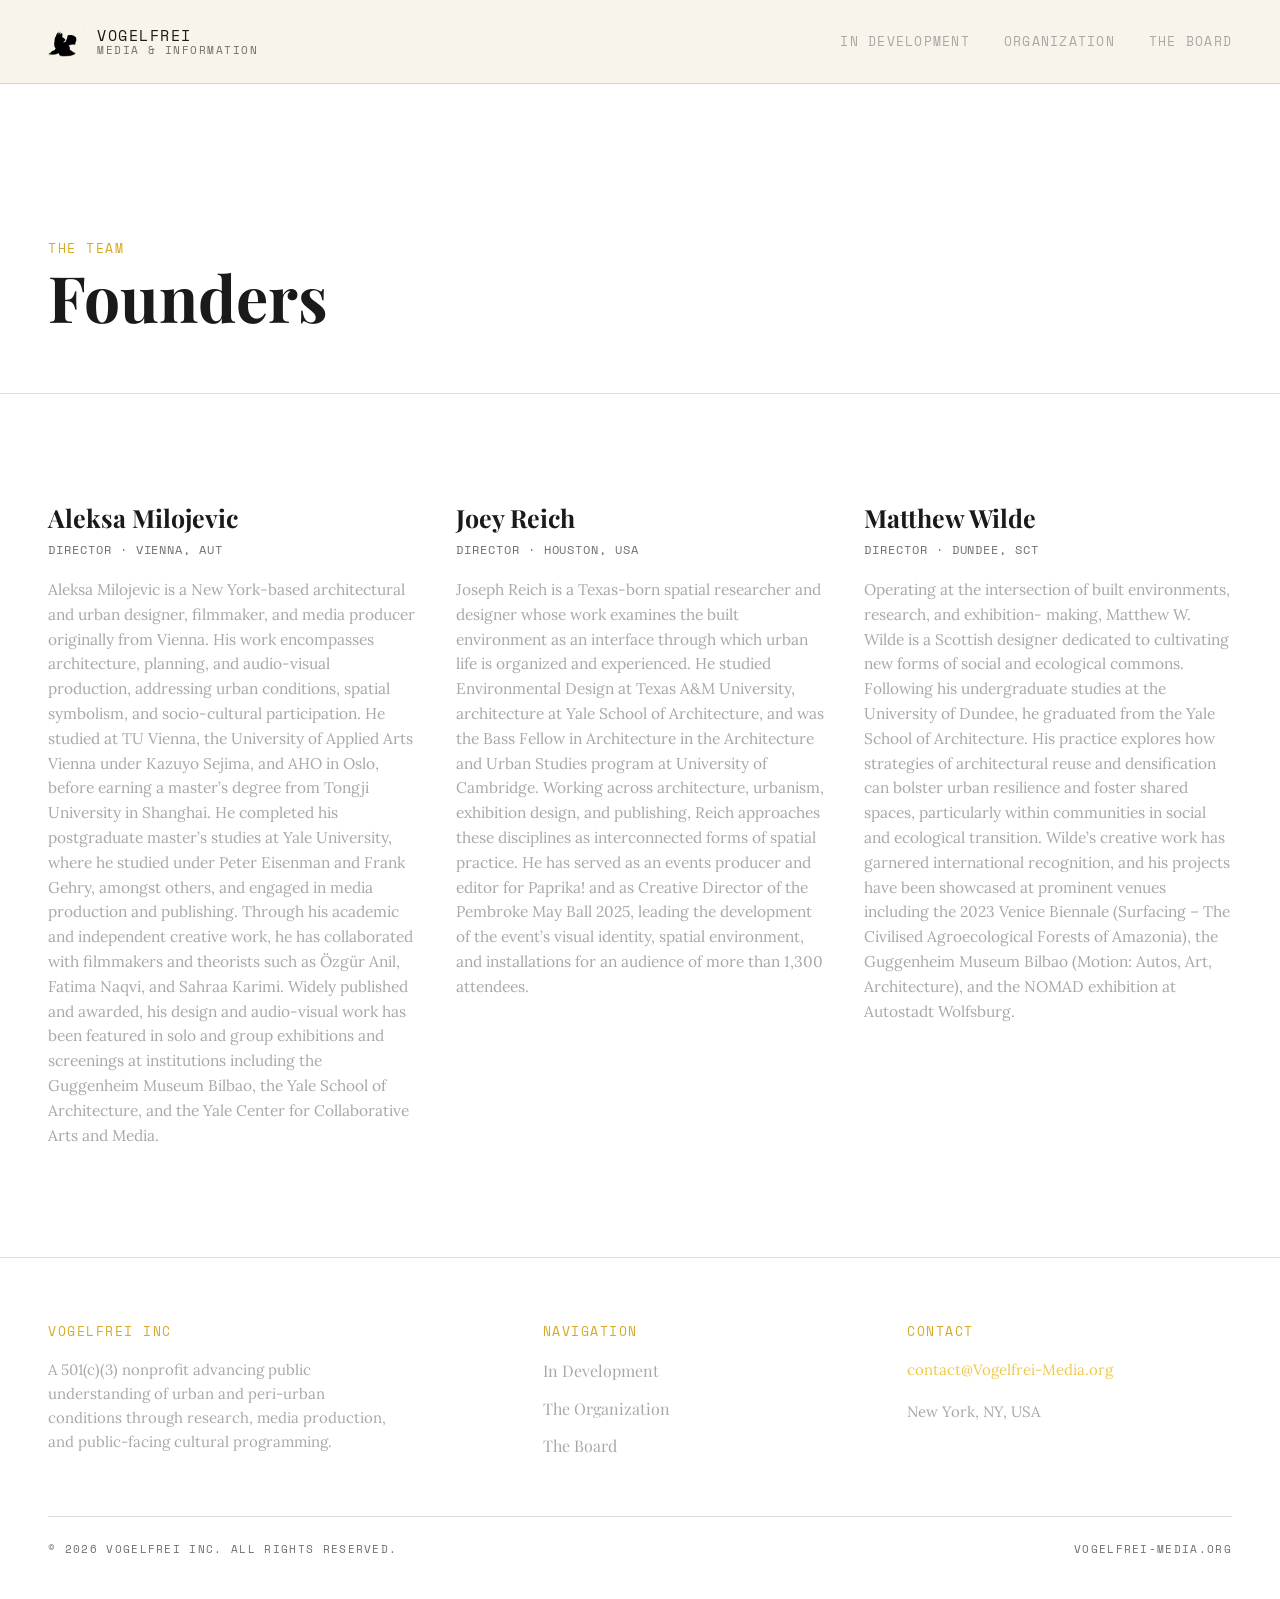
==== commit 0897835f: "Update founders.html BOARD 4" ====
--- a/founders.html
+++ b/founders.html
@@ -52,7 +52,6 @@
 
       <div class="founder-card reveal">
         <div class="founder-photo">
-          <span class="placeholder-note">Placeholder — add portrait</span>
         </div>
         <h3>Aleksa Milojevic</h3>
         <span class="role">Director &middot; Vienna, AUT</span>
@@ -61,7 +60,6 @@
 
       <div class="founder-card reveal">
         <div class="founder-photo">
-          <span class="placeholder-note">Placeholder — add portrait</span>
         </div>
         <h3>Joey Reich</h3>
         <span class="role">Director &middot; Houston, USA</span>
@@ -72,7 +70,6 @@
 
       <div class="founder-card reveal">
         <div class="founder-photo">
-          <span class="placeholder-note">Placeholder — add portrait</span>
         </div>
         <h3>Matthew Wilde</h3>
         <span class="role">Director &middot; Dundee, SCT</span>
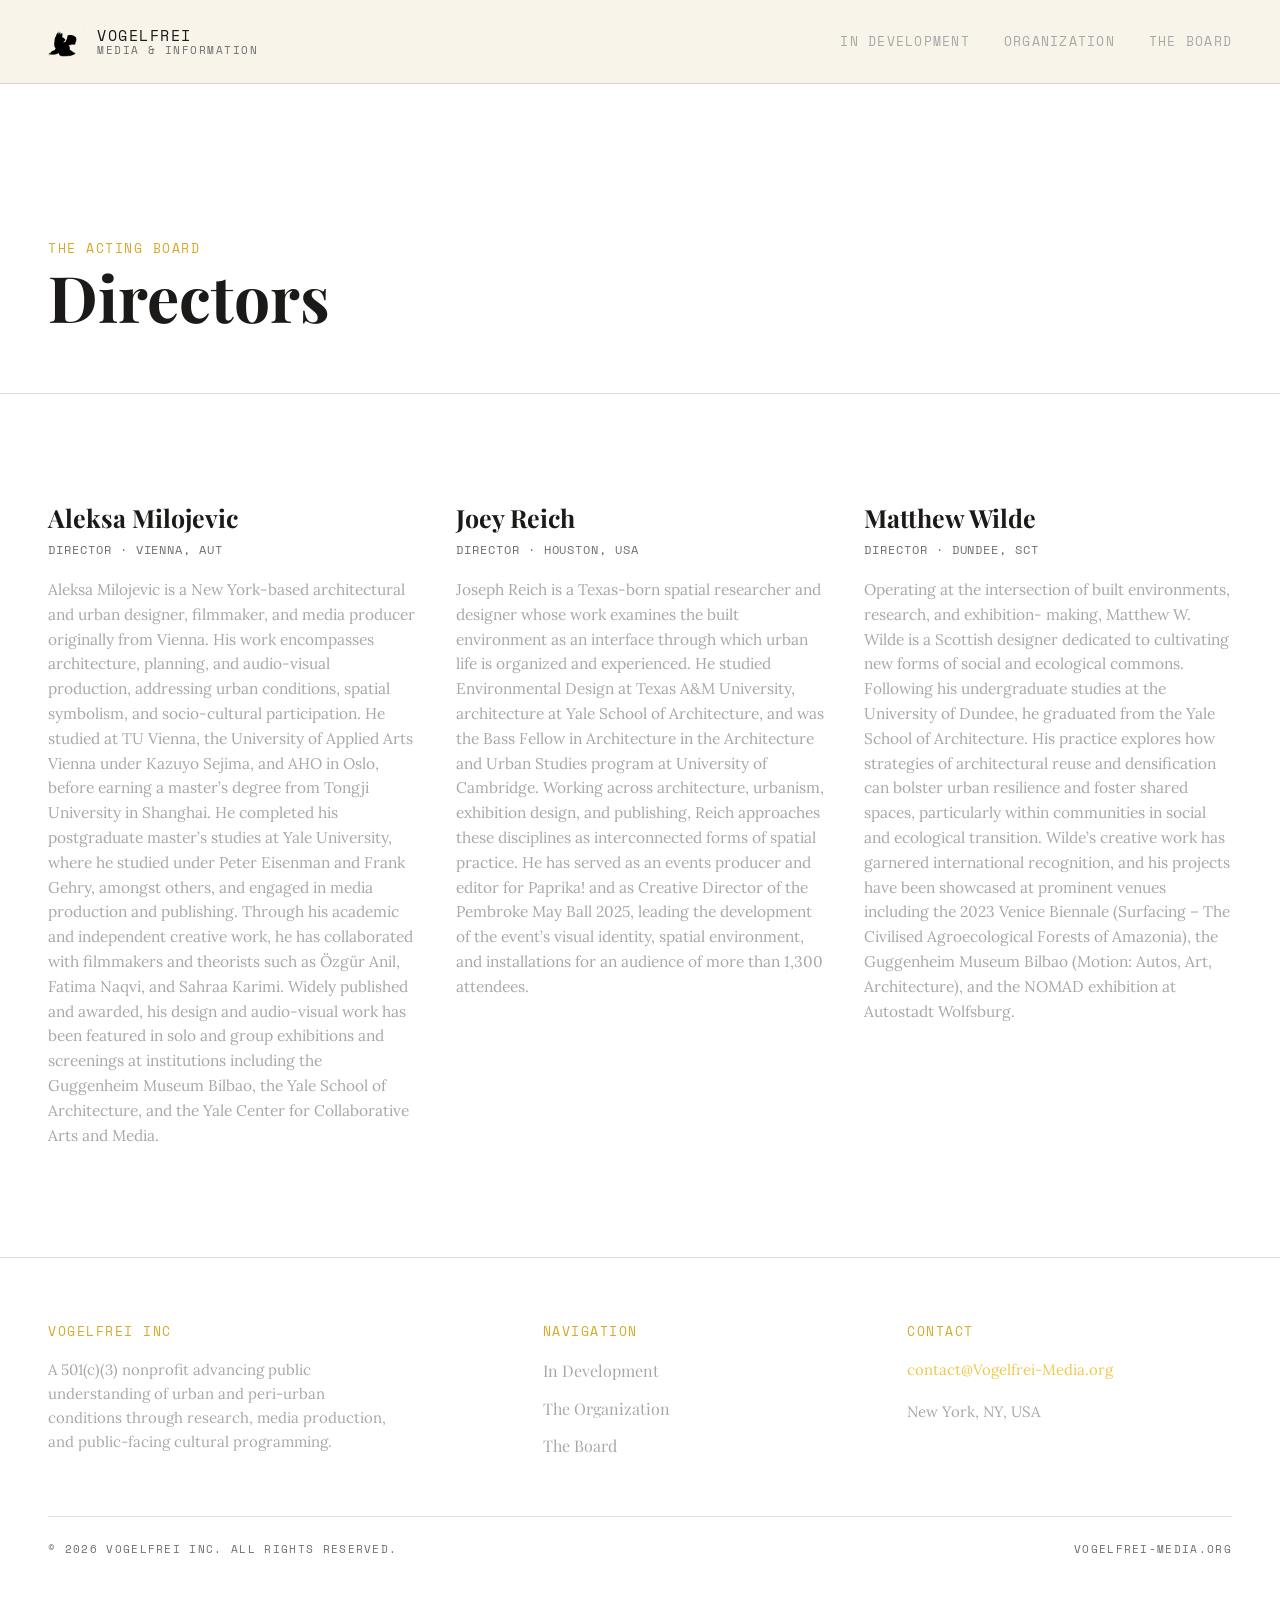
==== commit 6867118b: "Update founders.html BOARD 4" ====
--- a/founders.html
+++ b/founders.html
@@ -36,8 +36,8 @@
   <img class="page-header-watermark" src="assets/logo-etching-transparent.png" alt="">
   <div class="wrap">
     <div>
-      <span class="label">THE TEAM</span>
-      <h1>Founders</h1>
+      <span class="label">THE ACTING BOARD</span>
+      <h1>Directors</h1>
     </div>
   </div>
 </div>
